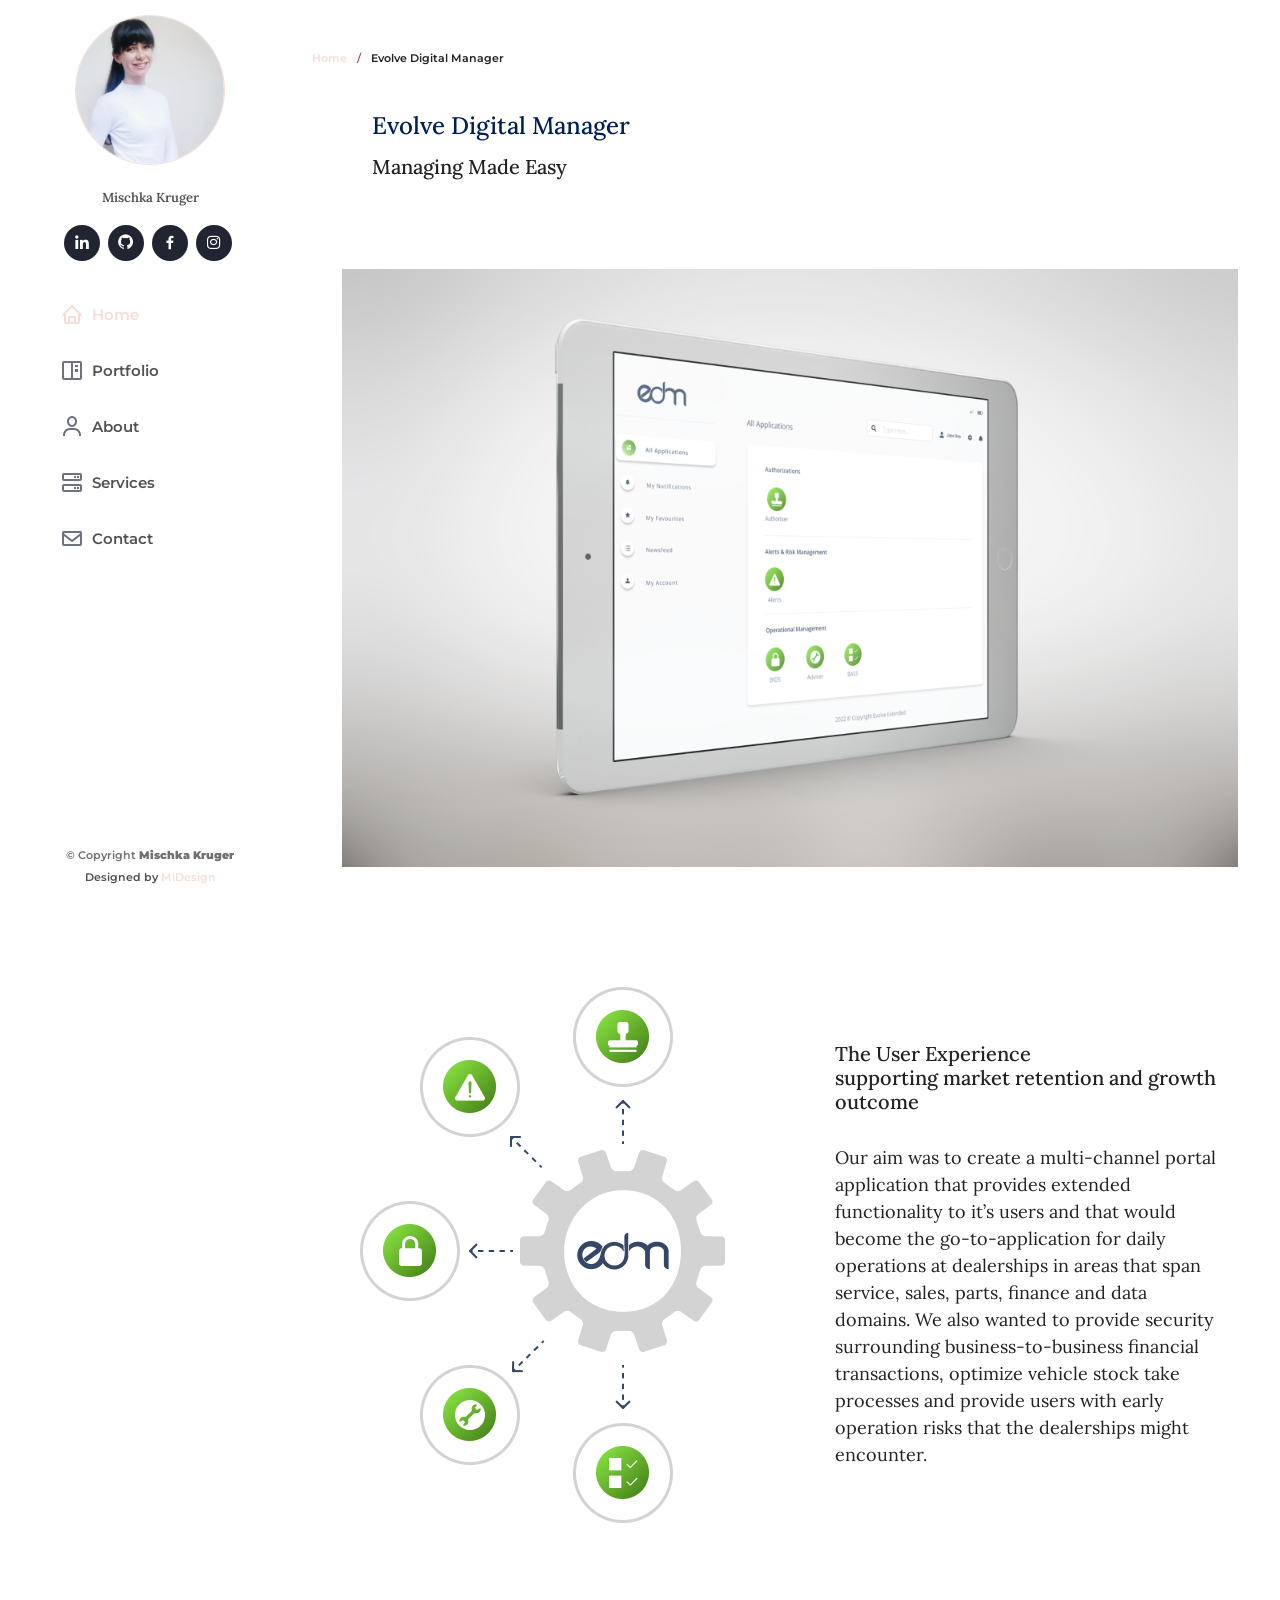
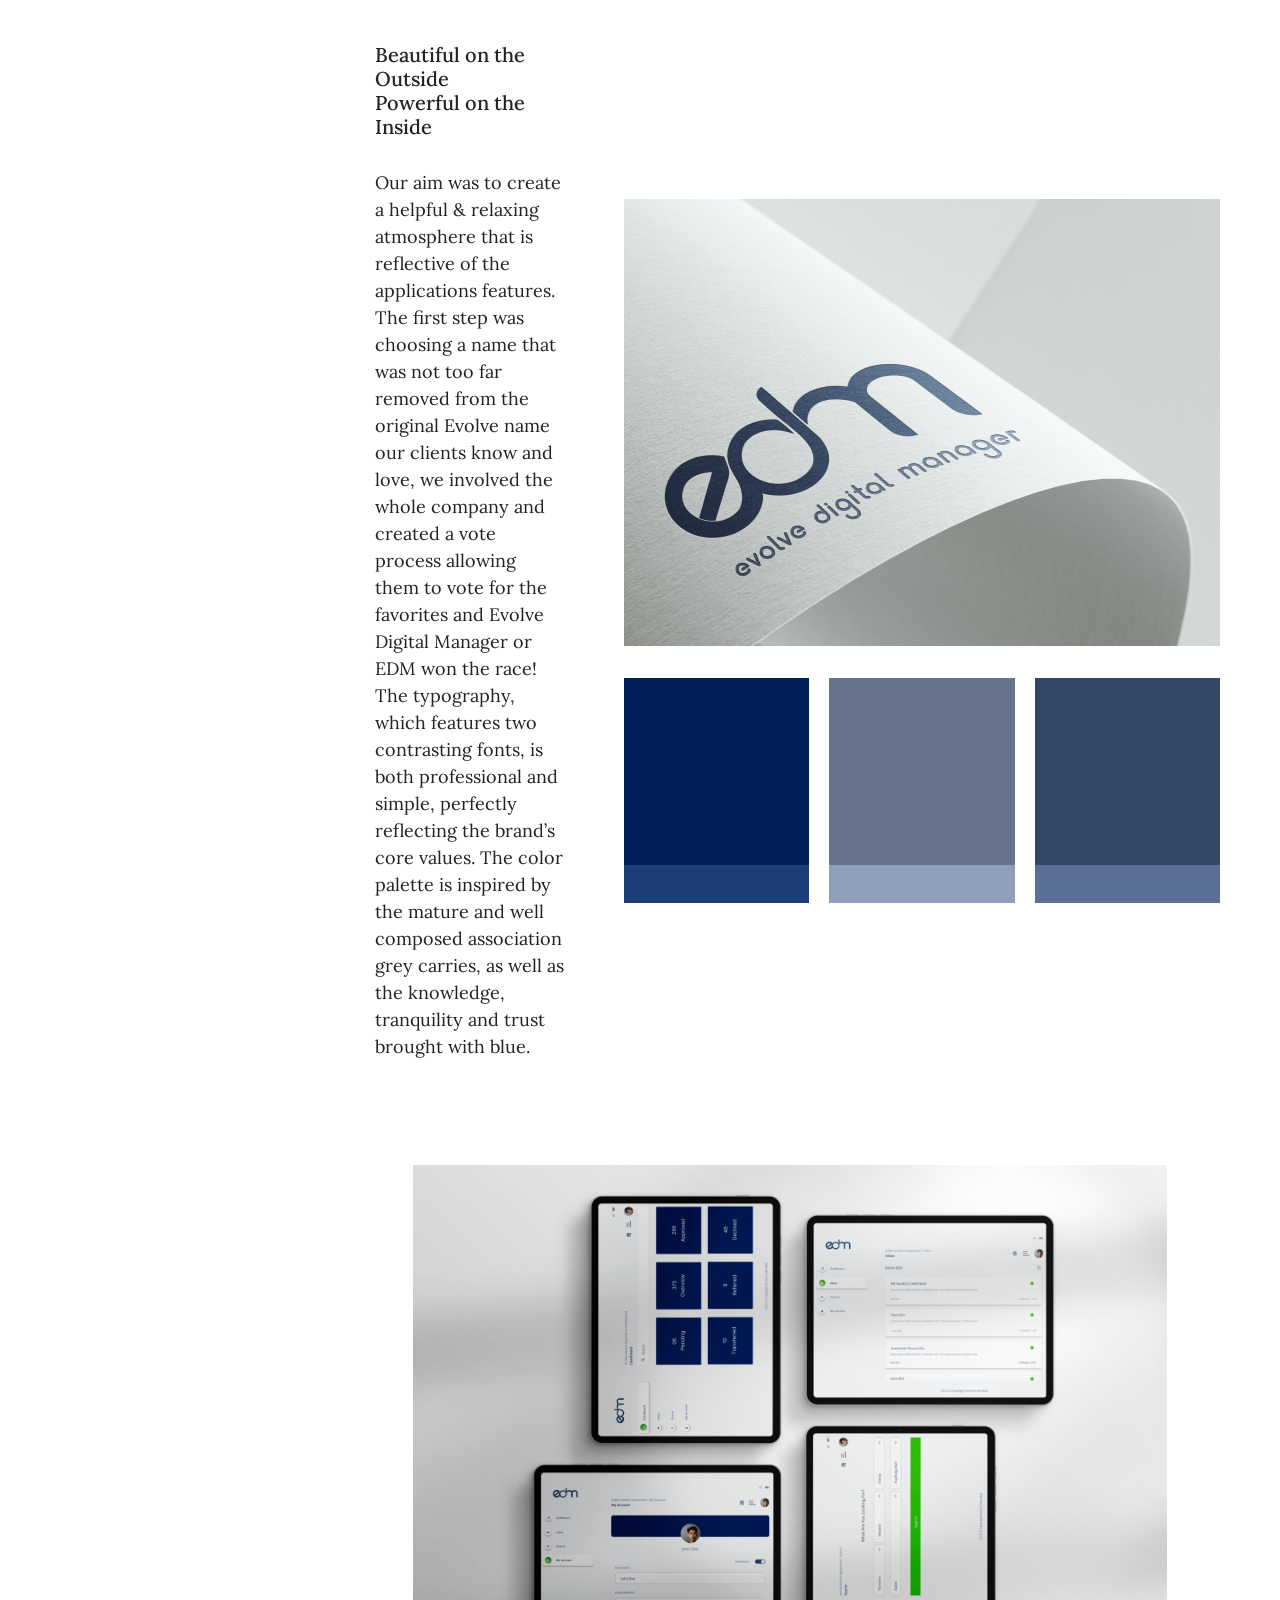
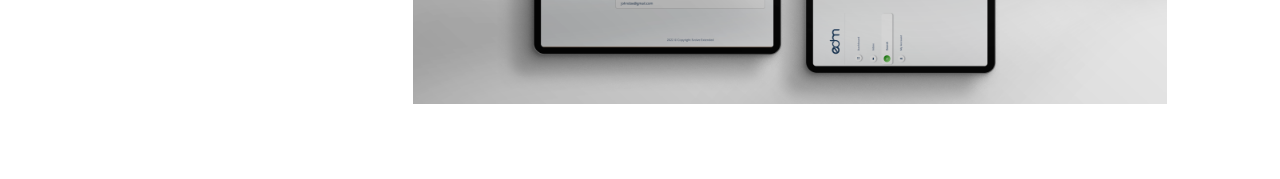
==== portfolio-details-five.html @ 053bad08 "New Test" ====
<!DOCTYPE html>
<html lang="en">

<head>
  <meta charset="utf-8">
  <meta content="width=device-width, initial-scale=1.0" name="viewport">

  <title>Mischka Kruger - UX Design</title>
  <meta content="" name="description">
  <meta content="" name="keywords">

  <!-- Favicons -->
  <link href="assets/img/favicon.png" rel="icon">
  <link href="assets/img/apple-touch-icon.png" rel="apple-touch-icon">

  <!-- Google Fonts -->
  <link href="https://fonts.googleapis.com/css?family=Open+Sans:300,300i,400,400i,600,600i,700,700i|Raleway:300,300i,400,400i,500,500i,600,600i,700,700i|Poppins:300,300i,400,400i,500,500i,600,600i,700,700i" rel="stylesheet">

  <!-- Vendor CSS Files -->
  <link href="assets/vendor/aos/aos.css" rel="stylesheet">
  <link href="assets/vendor/bootstrap/css/bootstrap.min.css" rel="stylesheet">
  <link href="assets/vendor/bootstrap-icons/bootstrap-icons.css" rel="stylesheet">
  <link href="assets/vendor/boxicons/css/boxicons.min.css" rel="stylesheet">
  <link href="assets/vendor/glightbox/css/glightbox.min.css" rel="stylesheet">
  <link href="assets/vendor/swiper/swiper-bundle.min.css" rel="stylesheet">

  <!-- Main CSS File -->
  <link href="assets/css/style.css" rel="stylesheet">

</head>

<body>

  <!-- ======= Mobile nav toggle button ======= -->
  <i class="bi bi-list mobile-nav-toggle d-xl-none"></i>

  <!-- ======= Header ======= -->
  <header id="header">
    <div class="d-flex flex-column">

      <div class="profile">
        <img src="assets/img/profile-img.png" alt=""  class="img-fluid rounded-circle">
        <h1 class="text-light"><a href="index.html">Mischka Kruger</a></h1>
        <div class="social-links mt-3 text-center">
          <a href="https://www.linkedin.com/in/%F0%9D%99%BC%F0%9D%9A%92%F0%9D%9A%9C%F0%9D%9A%8C%F0%9D%9A%91%F0%9D%9A%94%F0%9D%9A%8A-%F0%9D%99%BA%F0%9D%9A%9B%F0%9D%9A%9E%F0%9D%9A%90%F0%9D%9A%8E%F0%9D%9A%9B-25aab91a3/" target="blank" class="linkedin"><i class="bx bxl-linkedin"></i></a>
          <a href="https://github.com/Mischka-Design" target="blank" class="gitHub"><i class="bx bxl-github"></i></a>
          <a href="https://www.facebook.com/mischka.kruger.9/" target="blank" class="facebook"><i class="bx bxl-facebook"></i></a>
          <a href="https://www.instagram.com/mischka_kruger/" target="blank" class="instagram"><i class="bx bxl-instagram"></i></a>
        </div>
      </div>

      <nav id="navbar" class="nav-menu navbar">
        <ul>
          <li><a href="https://mischka-design.github.io/Portfolio/" class="nav-link scrollto active"><i class="bx bx-home"></i> <span>Home</span></a></li>
          <li><a href="#portfolio" class="nav-link scrollto"><i class="bx bx-book-content"></i> <span>Portfolio</span></a></li>
          <li><a href="#about" class="nav-link scrollto"><i class="bx bx-user"></i> <span>About</span></a></li>
         <!--<li><a href="#resume" class="nav-link scrollto"><i class="bx bx-file-blank"></i> <span>Resume</span></a></li>--> 
          <li><a href="#services" class="nav-link scrollto"><i class="bx bx-server"></i> <span>Services</span></a></li>
          <li><a href="#contact" class="nav-link scrollto"><i class="bx bx-envelope"></i> <span>Contact</span></a></li>
        </ul>
      </nav><!-- .nav-menu -->
    </div>
  </header><!-- End Header -->

  <main id="main">

    <!-- ======= Breadcrumbs ======= -->
    <section id="breadcrumbs" class="breadcrumbs">
      <div class="container">

        <div class="d-flex justify-content-between align-items-center">
          <ol>
            <li><a href="index.html">Home</a></li>
            <li>Evolve Digital Manager</li>
          </ol>
        </div>

        <div class="project-heading">
          <h2>Evolve Digital Manager</h2>
          <h4 class="project-sub">Managing Made Easy</h4>
        </div>

      </div>
    </section><!-- End Breadcrumbs -->

<!-- ======= Portfolio Details Section ======= -->
<section id="portfolio-details" class="portfolio-details">
  <div class="container">

    <div class="row gy-4">

      <div class="project-intro-img">
        <div class="portfolio-details- -container">
          <div class="swiper-wrapper align-items-center">

            <div class="swiper-">
              <img src="assets/img/portfolio/edm-platform-1.png" alt="Evolve Digital Manager Project UI">
            </div>

          </div>
        </div>
      </div>


    </div>

  </div>
  <div class="case-study">
    <div class="case-study-details">
      <img src="assets/img/portfolio/edm-2.png" alt="Process Flow">
    </div>
    <div class="case-study-details">
      <h2>The User Experience</br>
        supporting market retention and growth outcome</h2>
      <p>Our aim was to create a multi-channel portal application that provides extended functionality to it’s users and that would become the go-to-application for daily operations at dealerships in areas that span service, sales, parts, finance and data domains. We also wanted to provide security surrounding business-to-business financial transactions, optimize vehicle stock take processes and provide users with early operation risks that the dealerships might encounter. </p>
    </div>
    </div>
  </div>

  <div class="case-study">
    <div class="case-study-details">
      <h2>Beautiful on the Outside</br>
        Powerful on the Inside</h2>
      <p>Our aim was to create a helpful & relaxing atmosphere that is reflective of the applications features. The first step was choosing a name that was not too far removed from the original Evolve name our clients know and love, we involved the whole company and created a vote process allowing them to vote for the favorites and Evolve Digital Manager or EDM won the race!
        The typography, which features two contrasting fonts, is both professional and simple, perfectly reflecting the brand’s core values. The color palette is inspired by the mature and well composed association grey carries, as well as the knowledge, tranquility and trust brought with blue.</p>
    </div>
    <div class="case-study-details">
      <img src="assets/img/portfolio/edm-4.png" alt="EDM Logo">
    </div>
    </div>
      
      <div class="case-images">
        <div class="case-image">
        <img src="assets/img/portfolio/EDM-Mockups.png" alt="EDM Dashboards">
      </div>
    </div>
</section><!-- End Portfolio Details Section --><!-- End Portfolio Details Section -->

  </main><!-- End #main -->

  <!-- ======= Footer ======= -->
  <footer id="footer">
    <div class="container">
      <div class="copyright">
        &copy; Copyright <strong><span>Mischka Kruger</span></strong>
      </div>
      <div class="credits">
 Designed by <a href="https://bootstrapmade.com/">MiDesign</a>
      </div>
    </div>
  </footer><!-- End  Footer -->

  <a href="#" class="back-to-top d-flex align-items-center justify-content-center"><i class="bi bi-arrow-up-short"></i></a>

  <!-- Vendor JS Files -->
  <script src="assets/vendor/aos/aos.js"></script>
  <script src="assets/vendor/bootstrap/js/bootstrap.bundle.min.js"></script>
  <script src="assets/vendor/glightbox/js/glightbox.min.js"></script>
  <script src="assets/vendor/isotope-layout/isotope.pkgd.min.js"></script>
  <script src="assets/vendor/php-email-form/validate.js"></script>
  <script src="assets/vendor/purecounter/purecounter.js"></script>
  <script src="assets/vendor/swiper/swiper-bundle.min.js"></script>
  <script src="assets/vendor/typed.js/typed.min.js"></script>
  <script src="assets/vendor/waypoints/noframework.waypoints.js"></script>

  <!-- Main JS File -->
  <script src="assets/js/main.js"></script>

</body>

</html>
---- assets/css/style.css ----
@import url("https://fonts.googleapis.com/css2?family=Montserrat&display=swap");
@import url("https://fonts.googleapis.com/css2?family=Lora&display=swap");

/*--------------------------------------------------------------
# General
--------------------------------------------------------------*/
body {
  font-family: "Montserrat", sans-serif;
  color: #222;
  font-weight: 600;
}

a {
  color: #f4dfd7;
  text-decoration: none;
}

a:hover {
  color: #f4dfd7;
  text-decoration: none;
}

h1,
h2,
h3,
h4,
h5,
h6 {
  font-family: "Lora", serif;
}

/*--------------------------------------------------------------
# Back to top button
--------------------------------------------------------------*/
.back-to-top {
  position: fixed;
  visibility: hidden;
  opacity: 0;
  right: 15px;
  bottom: 15px;
  z-index: 996;
  background: #f4dfd7;
  width: 40px;
  height: 40px;
  border-radius: 50px;
  transition: all 0.4s;
}

.back-to-top i {
  font-size: 28px;
  color: #fff;
  line-height: 0;
}

.back-to-top:hover {
  background: #ab4b6a;
  color: #fff;
}

.back-to-top.active {
  visibility: visible;
  opacity: 1;
}

/*--------------------------------------------------------------
# Header
--------------------------------------------------------------*/
#header {
  position: fixed;
  top: 0;
  left: 0;
  bottom: 0;
  width: 300px;
  transition: all ease-in-out 0.5s;
  z-index: 9997;
  transition: all 0.5s;
  padding: 0 15px;
  background: #fff;
  overflow-y: auto;
}

#header .profile img {
  margin: 15px auto;
  display: block;
  width: 150px;
  border: 1px solid #f4dfd7;
}

.about-p {
  font-size: 13px;
  font-family: "Lora", serif;
  color: #525252;
  text-align: left;
  margin-bottom: 30px;
}

.about .content ul strong {
  font-size: 14px;
  font-family: "Motserrat", sans-serif;
  color: #000;
}

.about .content ul span {
  font-size: 13px;
  font-family: "Lora", serif;
  color: #525252;
}

#header .profile h1 {
  font-size: 24px;
  margin: 0;
  padding: 0;
  font-weight: 600;
  -moz-text-align-last: center;
  text-align-last: center;
  font-family: "Cinzel", serif;
}

#header .profile h1 a,
#header .profile h1 a:hover {
  color: pink;
  text-decoration: none;
}

#header .profile .social-links a {
  font-size: 18px;
  display: inline-block;
  background: #212431;
  color: #fff;
  line-height: 1;
  padding: 8px 0;
  margin-right: 4px;
  border-radius: 50%;
  text-align: center;
  width: 36px;
  height: 36px;
  transition: 0.3s;
}

#header .profile .social-links a:hover {
  background: #ab4b6a;
  color: #fff;
  text-decoration: none;
}

#main {
  margin-left: 300px;
}

#main-emmi {
  margin-left: 300px;
}

@media (max-width: 1199px) {
  #header {
    left: -300px;
  }
  #main {
    margin-left: 0;
  }
  #main-emmi {
    margin-left: 0;
  }
}

/*--------------------------------------------------------------
# Navigation Menu
--------------------------------------------------------------*/
/* Desktop Navigation */
.nav-menu {
  padding: 30px 0 0 30px;
}

.nav-menu * {
  margin: 0;
  padding: 0;
  list-style: none;
}

.nav-menu > ul > li {
  position: relative;
  white-space: nowrap;
}

.nav-menu a,
.nav-menu a:focus {
  display: flex;
  align-items: center;
  color: #525252;
  padding: 12px 15px;
  margin-bottom: 8px;
  transition: 0.3s;
  font-size: 15px;
}

.nav-menu a i,
.nav-menu a:focus i {
  font-size: 24px;
  padding-right: 8px;
  color: #6f7180;
}

.nav-menu a:hover,
.nav-menu .active,
.nav-menu .active:focus,
.nav-menu li:hover > a {
  text-decoration: none;
  color: #f4dfd7;
}

.nav-menu a:hover i,
.nav-menu .active i,
.nav-menu .active:focus i,
.nav-menu li:hover > a i {
  color: #f4dfd7;
}

/* Mobile Navigation */
.mobile-nav-toggle {
  position: fixed;
  right: 15px;
  top: 15px;
  z-index: 9998;
  border: 0;
  font-size: 24px;
  transition: all 0.4s;
  outline: none !important;
  background-color: #f4dfd7;
  color: #fff;
  width: 40px;
  height: 40px;
  display: inline-flex;
  align-items: center;
  justify-content: center;
  line-height: 0;
  border-radius: 50px;
  cursor: pointer;
}

.mobile-nav-active {
  overflow: hidden;
}

.mobile-nav-active #header {
  left: 0;
}

/*--------------------------------------------------------------
# Hero Section
--------------------------------------------------------------*/
#hero {
  width: 100%;
  height: 100vh;
  background: url("../img/hero-bg.png") top center;
  background-size: cover;
}

#hero:before {
  content: "";
  position: absolute;
  bottom: 0;
  top: 0;
  left: 0;
  right: 0;
  z-index: 1;
}

.container .row {
  align-items: center;
}

#hero .hero-container {
  position: relative;
  z-index: 2;
  min-width: 300px;
}

#hero h1 {
  margin: 0 0 10px 0;
  font-size: 64px;
  font-weight: 700;
  line-height: 56px;
  color: #fff;
}
#header .profile h1 a {
  color: #525252 !important;
  font-size: 13px;
  font-family: "Lora", serif;
}

#hero p {
  color: #525252;
  margin-bottom: 50px;
  font-size: 26px;
  font-family: "Lora", serif;
}

#hero p span {
  color: #525252;
  font-family: "Lora", serif;
  padding-bottom: 4px;
  letter-spacing: 1px;
  border-bottom: 3px solid #f4dfd7;
}

@media (min-width: 1024px) {
  #hero {
    background-attachment: fixed;
  }
}
@media (max-width: 768px) {
  .case-study {
    flex-direction: column;
  }
}
@media (max-width: 768px) {
  #hero h1 {
    font-size: 28px;
    line-height: 36px;
  }
  #hero h2 {
    font-size: 18px;
    line-height: 24px;
    margin-bottom: 30px;
  }
  #hero {
    background: url(../img/hero-bg.jpg) top right;
  }
}

/*--------------------------------------------------------------
# Sections General
--------------------------------------------------------------*/
section {
  padding: 60px 0;
  overflow: hidden;
}

#main-emmi {
  background-color: #222;
}

.section-bg {
  background: #ffffff;
}

.section-title {
  padding-bottom: 30px;
}

.section-title h2 {
  font-size: 24px;
  font-weight: bold;
  margin-bottom: 20px;
  padding-bottom: 20px;
  font-family: "Lora", serif;
  position: relative;
  color: #525252;
}

.section-title h2::after {
  content: "";
  position: absolute;
  display: block;
  width: 50px;
  height: 3px;
  background: #f4dfd7;
  bottom: 0;
  left: 0;
}

.section-title p {
  margin-bottom: 0;
  font-family: "Lora", serif;
  color: #525252;
}

.dwa-goals {
  display: flex;
  flex-direction: row;
  justify-content: space-evenly;
}

.dwa-goals img {
  flex: 1;
  padding: 10px;
  width: 80%;
}

@media (max-width: 768px) {
  .dwa-goals {
    flex-direction: column;
  }
}

@media (max-width: 768px) {
  #hero {
    width: 100%;
    height: 100vh;
    background: url(../img/hero-bg-mobile.png) center !important;
    background-size: contain !important;
    background-repeat: no-repeat !important;
  }
}

.principles img {
  width: 100% !important;
}

clientRel img {
  width: 100%;
}

/*--------------------------------------------------------------
# About
--------------------------------------------------------------*/
.about .content h3 {
  font-weight: 700;
  font-size: 26px;
  color: #ab4b6a;
  margin: 15px 0px 15px 0px;
}

.about .content ul {
  list-style: none;
  padding: 0;
}

.about .content ul li {
  margin-bottom: 20px;
  display: flex;
  align-items: center;
}

.about .content ul strong {
  margin-right: 10px;
}

.about .content ul i {
  font-size: 16px;
  margin-right: 5px;
  color: #f4dfd7;
  line-height: 0;
}

.about .content p:last-child {
  margin-bottom: 0;
}

/*--------------------------------------------------------------
# Facts
--------------------------------------------------------------*/
.facts {
  padding-bottom: 30px;
}

.facts .count-box {
  padding: 30px;
  width: 100%;
}

.facts .count-box i {
  display: block;
  font-size: 44px;
  color: #f4dfd7;
  float: left;
  line-height: 0;
}

.facts .count-box span {
  font-size: 48px;
  line-height: 40px;
  display: block;
  font-weight: 700;
  color: #525252;
  margin-left: 60px;
  font-family: "Lora", serif;
}

.facts .count-box p {
  padding: 15px 0 0 0;
  margin: 0 0 0 60px;
  font-family: "Montserrat", sans-serif;
  font-size: 14px;
  color: #707070;
}

.facts .count-box a {
  font-weight: 600;
  display: block;
  margin-top: 20px;
  color: #f4dfd7;
  font-size: 15px;
  font-family: "Poppins", sans-serif;
  transition: ease-in-out 0.3s;
}

.facts .count-box a:hover {
  color: #ab4b6a;
}

/*--------------------------------------------------------------
# Akills
--------------------------------------------------------------*/
.skills .progress {
  height: 60px;
  display: block;
  background: none;
  border-radius: 0;
}

.skills .progress .skill {
  padding: 0;
  margin: 0 0 6px 0;
  text-transform: uppercase;
  display: block;
  font-weight: 600;
  font-family: "Montserrat", sans-serif;
  color: #525252;
}

.skills .progress .skill .val {
  float: right;
  font-style: normal;
}

.skills .progress-bar-wrap {
  background: #dce8f8;
  height: 10px;
}

.skills .progress-bar {
  width: 1px;
  height: 10px;
  transition: 0.9s;
  background-color: #f4dfd7;
}

.quote {
  font-size: 14px;
  font-family: "Montserrat", sans-serif;
  color: #000;
  font-weight: bold;
}

/*--------------------------------------------------------------
# Resume
--------------------------------------------------------------*/
.resume .resume-title {
  font-size: 26px;
  font-weight: 700;
  margin-top: 20px;
  margin-bottom: 20px;
  color: #050d18;
}

.resume .resume-item {
  padding: 0 0 20px 20px;
  margin-top: -2px;
  border-left: 2px solid #ab4b6a;
  position: relative;
}

.resume .resume-item h4 {
  line-height: 18px;
  font-size: 18px;
  font-weight: 600;
  text-transform: uppercase;
  font-family: "Poppins", sans-serif;
  color: #050d18;
  margin-bottom: 10px;
}

.resume .resume-item h5 {
  font-size: 16px;
  background: #e4edf9;
  padding: 5px 15px;
  display: inline-block;
  font-weight: 600;
  margin-bottom: 10px;
}

.resume .resume-item ul {
  padding-left: 20px;
}

.resume .resume-item ul li {
  padding-bottom: 10px;
}

.resume .resume-item:last-child {
  padding-bottom: 0;
}

.resume .resume-item::before {
  content: "";
  position: absolute;
  width: 16px;
  height: 16px;
  border-radius: 50px;
  left: -9px;
  top: 0;
  background: #fff;
  border: 2px solid #ab4b6a;
}

/*--------------------------------------------------------------
# Portfolio
--------------------------------------------------------------*/
.portfolio .portfolio-item {
  margin-bottom: 30px;
}

.portfolio #portfolio-flters {
  padding: 0;
  margin: 0 auto 35px auto;
  list-style: none;
  text-align: center;
  background: #fff;
  border-radius: 50px;
  padding: 2px 15px;
}

.portfolio #portfolio-flters li {
  cursor: pointer;
  display: inline-block;
  padding: 10px 15px 8px 15px;
  font-size: 14px;
  font-weight: 600;
  line-height: 1;
  text-transform: uppercase;
  color: #272829;
  margin-bottom: 5px;
  transition: all 0.3s ease-in-out;
}

.portfolio #portfolio-flters li:hover,
.portfolio #portfolio-flters li.filter-active {
  color: #f4dfd7;
}

.portfolio #portfolio-flters li:last-child {
  margin-right: 0;
}

.portfolio .portfolio-wrap {
  transition: 0.3s;
  position: relative;
  overflow: hidden;
  z-index: 1;
}

.portfolio .portfolio-wrap::before {
  content: "";
  background: rgba(255, 255, 255, 0.5);
  position: absolute;
  left: 0;
  right: 0;
  top: 0;
  bottom: 0;
  transition: all ease-in-out 0.3s;
  z-index: 2;
  opacity: 0;
}

.portfolio .portfolio-wrap .portfolio-links {
  opacity: 1;
  left: 0;
  right: 0;
  bottom: -60px;
  z-index: 3;
  position: absolute;
  transition: all ease-in-out 0.3s;
  display: flex;
  justify-content: center;
}

.portfolio .portfolio-wrap .portfolio-links a {
  color: #525252;
  font-size: 28px;
  text-align: center;
  background: #f4dfd7;
  transition: 0.3s;
  width: 50%;
}

.portfolio .portfolio-wrap .portfolio-links a:hover {
  background: #f4dfd7;
}

.portfolio .portfolio-wrap .portfolio-links a + a {
  border-left: 1px solid #f4dfd7;
}

.portfolio .portfolio-wrap:hover::before {
  top: 0;
  left: 0;
  right: 0;
  bottom: 0;
  opacity: 1;
}

.portfolio .portfolio-wrap:hover .portfolio-links {
  opacity: 1;
  bottom: 0;
}

/*--------------------------------------------------------------
# Portfolio Details
--------------------------------------------------------------*/
.portfolio-details {
  padding-top: 40px;
}

.portfolio-details .portfolio-details-slider img {
  width: 100%;
}

.portfolio-details .portfolio-details-slider .swiper-pagination {
  margin-top: 20px;
  position: relative;
}

.portfolio-details
  .portfolio-details-slider
  .swiper-pagination
  .swiper-pagination-bullet {
  width: 12px;
  height: 12px;
  background-color: #fff;
  opacity: 1;
  border: 1px solid #ab4b6a;
}

.portfolio-details
  .portfolio-details-slider
  .swiper-pagination
  .swiper-pagination-bullet-active {
  background-color: #ab4b6a;
}

.portfolio-details .portfolio-info {
  padding: 30px;
  box-shadow: 0px 0 30px rgba(5, 13, 24, 0.08);
}

.portfolio-details .portfolio-info h3 {
  font-size: 22px;
  font-weight: 700;
  margin-bottom: 20px;
  padding-bottom: 20px;
  border-bottom: 1px solid #eee;
}

.portfolio-details .portfolio-info ul {
  list-style: none;
  padding: 0;
  font-size: 15px;
}

.portfolio-details .portfolio-info ul li + li {
  margin-top: 10px;
}

.portfolio-details .portfolio-description {
  padding-top: 30px;
  padding-left: 15px;
}

.portfolio-details .portfolio-description h2 {
  font-size: 24px;
  margin-bottom: 20px;
  text-decoration: underline;
  text-decoration-color: #ab4b6a;
}

.portfolio-details .portfolio-description p {
  padding: 15px;
}

/*New Details Section*/

.case-study {
  display: flex;
  margin: 60px 30px;
  align-items: center;
}
.case-study-details {
  margin: 15px;
  padding: 15px;
  flex: 1;
}

@media (max-width: 768px) {
  .case-study-details img {
    width: 100% !important;
    padding: 15px;
  }
}

.case-image {
  text-align: center;
}

.swiper- {
  margin: 30px;
}

@media (max-width: 768px) {
  .swiper- {
    margin: 5px !important;
  }
}

.swiper- img {
  width: 100%;
}

.glightbox-clean .gslide-title {
  font-size: 16px;
  font-weight: normal;
  font-family: "Lora", serif;
  color: #525252;
  margin-bottom: 19px;
  line-height: 1.4em;
}

.case-image img {
  width: 80%;
  padding: 15px;
}

@media (max-width: 768px) {
  .case-image img {
    width: 100% !important;
  }
}

#main-emmi .breadcrumbs {
  background: #222 !important;
}

#main-emmi .breadcrumbs h2 {
  color: #fff !important;
}

#main-emmi .breadcrumbs ol li {
  color: #fff;
}

#main-emmi {
  color: #fff !important;
}

.breadcrumbs {
  background: #fff !important;
}

.breadcrumbs h2 {
  font-size: 24px;
  font-family: "Lora", serif;
  color: #001f56;
  margin: 15px 60px;
}

.project-sub {
  margin: 0px 60px;
  font-size: 20px !important;
}

.case-study-details h2 {
  margin: 0 0 30px 15px;
  font-size: 20px !important;
}

@media (max-width: 768px) {
  .case-study-details {
    margin: 0px !important;
    padding: 0px !important;
  }
}

@media (max-width: 768px) {
  .breadcrumbs h2 {
    margin: 15px !important;
  }
  .project-sub {
    margin: 15px !important;
  }
}

.case-study-details p {
  margin: 0 0 0px 15px;
  font-size: 18px;
  font-family: "Lora", serif;
  font-weight: normal;
}

/*--------------------------------------------------------------
# Services
--------------------------------------------------------------*/
.services .icon-box {
  margin-bottom: 20px;
}

.services .icon {
  float: left;
  display: flex;
  align-items: center;
  justify-content: center;
  width: 54px;
  height: 54px;
  background: #ab4b6a;
  border-radius: 50%;
  transition: 0.5s;
  border: 1px solid #ab4b6a;
}

.services .icon i {
  color: #fff;
  font-size: 24px;
  line-height: 0;
}

.services .icon-box:hover .icon {
  background: #fff;
}

.services .icon-box:hover .icon i {
  color: #ab4b6a;
}

.services .title {
  margin-left: 80px;
  font-weight: 700;
  margin-bottom: 15px;
  font-size: 18px;
}

.services .title a {
  color: #343a40;
}

.services .title a:hover {
  color: #ab4b6a;
}

.services .description {
  margin-left: 80px;
  line-height: 24px;
  font-size: 14px;
}

/*--------------------------------------------------------------
# Testimonials
--------------------------------------------------------------*/
.testimonials .testimonial-item {
  box-sizing: content-box;
  text-align: center;
  min-height: 320px;
}

.testimonials .testimonial-item .testimonial-img {
  width: 90px;
  border-radius: 50%;
  margin: 0 auto;
}

.testimonials .testimonial-item h3 {
  font-size: 18px;
  font-weight: bold;
  margin: 10px 0 5px 0;
  color: #525252;
  font-family: "Montserrat", sans-serif;
}

.testimonials .testimonial-item h4 {
  font-size: 14px;
  color: #525252;
  font-family: "Montserrat", sans-serif;
  margin: 0;
}

.testimonials .testimonial-item .quote-icon-left,
.testimonials .testimonial-item .quote-icon-right {
  color: #f4dfd7;
  font-size: 26px;
}

.testimonials .testimonial-item .quote-icon-left {
  display: inline-block;
  left: -5px;
  position: relative;
}

.testimonials .testimonial-item .quote-icon-right {
  display: inline-block;
  right: -5px;
  position: relative;
  top: 10px;
}

.testimonials .testimonial-item p {
  font-family: "Lora", serif;
  color: #525252;
  font-size: 14px;
  margin: 0 15px 15px 15px;
  padding: 20px;
  background: #fff;
  position: relative;
  margin-bottom: 35px;
  border-radius: 6px;
  box-shadow: 0px 2px 15px rgba(0, 0, 0, 0.1);
}

.testimonials .testimonial-item p::after {
  content: "";
  width: 0;
  height: 0;
  border-top: 20px solid #fff;
  border-right: 20px solid transparent;
  border-left: 20px solid transparent;
  position: absolute;
  bottom: -20px;
  left: calc(50% - 20px);
}

.testimonials .swiper-pagination {
  margin-top: 20px;
  position: relative;
}

.testimonials .swiper-pagination .swiper-pagination-bullet {
  width: 12px;
  height: 12px;
  background-color: #fff;
  opacity: 1;
  border: 1px solid #ab4b6a;
}

.testimonials .swiper-pagination .swiper-pagination-bullet-active {
  background-color: #ab4b6a;
}

/*--------------------------------------------------------------
# Contact
--------------------------------------------------------------*/
.contact {
  padding-bottom: 130px;
}

.contact .info {
  padding: 30px;
  width: 100%;
}

.contact .info i {
  font-size: 20px;
  color: #525252;
  float: left;
  width: 44px;
  height: 44px;
  background: #f4f4f4;
  display: flex;
  justify-content: center;
  align-items: center;
  border-radius: 50px;
  transition: all 0.3s ease-in-out;
}

.contact .info h4 {
  padding: 0 0 0 60px;
  font-size: 22px;
  font-weight: 600;
  margin-bottom: 5px;
  color: #050d18;
}

.contact .info p {
  padding: 0 0 10px 60px;
  margin-bottom: 20px;
  font-size: 14px;
  color: #525252;
  font-family: "Montserrat", sans-serif;
}

.contact .info .email p {
  padding-top: 5px;
}

.contact .info .social-links {
  padding-left: 60px;
}

.contact .info .social-links a {
  font-size: 18px;
  display: inline-block;
  background: #333;
  color: #fff;
  line-height: 1;
  padding: 8px 0;
  border-radius: 50%;
  text-align: center;
  width: 36px;
  height: 36px;
  transition: 0.3s;
  margin-right: 10px;
}

.contact .info .social-links a:hover {
  background: #f4dfd7;
  color: #fff;
}
main-logo .contact .info .email:hover i,
.contact .info .address:hover i,
.contact .info .phone:hover i {
  background: #f4dfd7;
  color: #fff;
}

.main-logo-img {
  max-width: 350px;
}

.contact .php-email-form {
  width: 100%;
  padding: 30px;
  background: #fff;
  box-shadow: 0 0 24px 0 rgba(0, 0, 0, 0.12);
}

.contact .php-email-form .form-group {
  padding-bottom: 8px;
}

.contact .php-email-form .validate {
  display: none;
  color: red;
  margin: 0 0 15px 0;
  font-weight: 400;
  font-size: 13px;
}

.contact .php-email-form .error-message {
  display: none;
  color: #fff;
  background: #ed3c0d;
  text-align: left;
  padding: 15px;
  font-weight: 600;
}

.contact .php-email-form .error-message br + br {
  margin-top: 25px;
}

.contact .php-email-form .sent-message {
  display: none;
  color: #fff;
  background: #18d26e;
  text-align: center;
  padding: 15px;
  font-weight: 600;
}

.contact .php-email-form .loading {
  display: none;
  background: #fff;
  text-align: center;
  padding: 15px;
}

.contact .php-email-form .loading:before {
  content: "";
  display: inline-block;
  border-radius: 50%;
  width: 24px;
  height: 24px;
  margin: 0 10px -6px 0;
  border: 3px solid #18d26e;
  border-top-color: #eee;
  -webkit-animation: animate-loading 1s linear infinite;
  animation: animate-loading 1s linear infinite;
}

.contact .php-email-form .form-group {
  margin-bottom: 15px;
}

.contact .php-email-form label {
  padding-bottom: 8px;
}

.contact .php-email-form input,
.contact .php-email-form textarea {
  border-radius: 0;
  box-shadow: none;
  font-size: 14px;
}

.contact .php-email-form input {
  height: 44px;
}

.contact .php-email-form textarea {
  padding: 10px 15px;
}

.contact .php-email-form button[type="submit"] {
  background: #ab4b6a;
  border: 0;
  padding: 10px 24px;
  color: #fff;
  transition: 0.4s;
  border-radius: 4px;
}

.contact .php-email-form button[type="submit"]:hover {
  background: #ab4b6a;
}

@-webkit-keyframes animate-loading {
  0% {
    transform: rotate(0deg);
  }
  100% {
    transform: rotate(360deg);
  }
}

@keyframes animate-loading {
  0% {
    transform: rotate(0deg);
  }
  100% {
    transform: rotate(360deg);
  }
}

/*--------------------------------------------------------------
# Breadcrumbs
--------------------------------------------------------------*/
.breadcrumbs {
  padding: 20px 0;
  background: #f9f9f9;
}

.breadcrumbs h2 {
  font-size: 24px;
}

.breadcrumbs ol {
  display: flex;
  flex-wrap: wrap;
  list-style: none;
  padding: 0;
  margin: 30px 0;
  font-size: 11px;
}

.breadcrumbs ol li + li {
  padding-left: 10px;
}

.breadcrumbs ol li + li::before {
  display: inline-block;
  padding-right: 10px;
  color: #ab4b6a;
  content: "/";
}

@media (max-width: 768px) {
  .main-logo-img {
    max-width: 300px !important;
  }
}

@media (max-width: 768px) {
  .breadcrumbs .d-flex {
    display: block !important;
  }
  .breadcrumbs ol {
    display: block;
  }
  .breadcrumbs ol li {
    display: inline-block;
  }
}

.mood-board {
  width: 50% !important;
}

@media (max-width: 768px) {
  .mood-board {
    width: 100%;
  }
}

/*--------------------------------------------------------------
# Footer
--------------------------------------------------------------*/
#footer {
  padding: 15px;
  color: #707070;
  font-size: 14px;
  position: fixed;
  left: 0;
  bottom: 0;
  width: 300px;
  z-index: 9999;
  background: #fff;
}

#footer .copyright {
  text-align: center;
  font-size: 11px;
  color: #707070;
}

#footer .credits {
  padding-top: 5px;
  text-align: center;
  font-size: 11px;
  color: #525252;
}

@media (max-width: 1199px) {
  #footer {
    position: static;
    width: auto;
    padding-right: 20px 15px;
  }
}
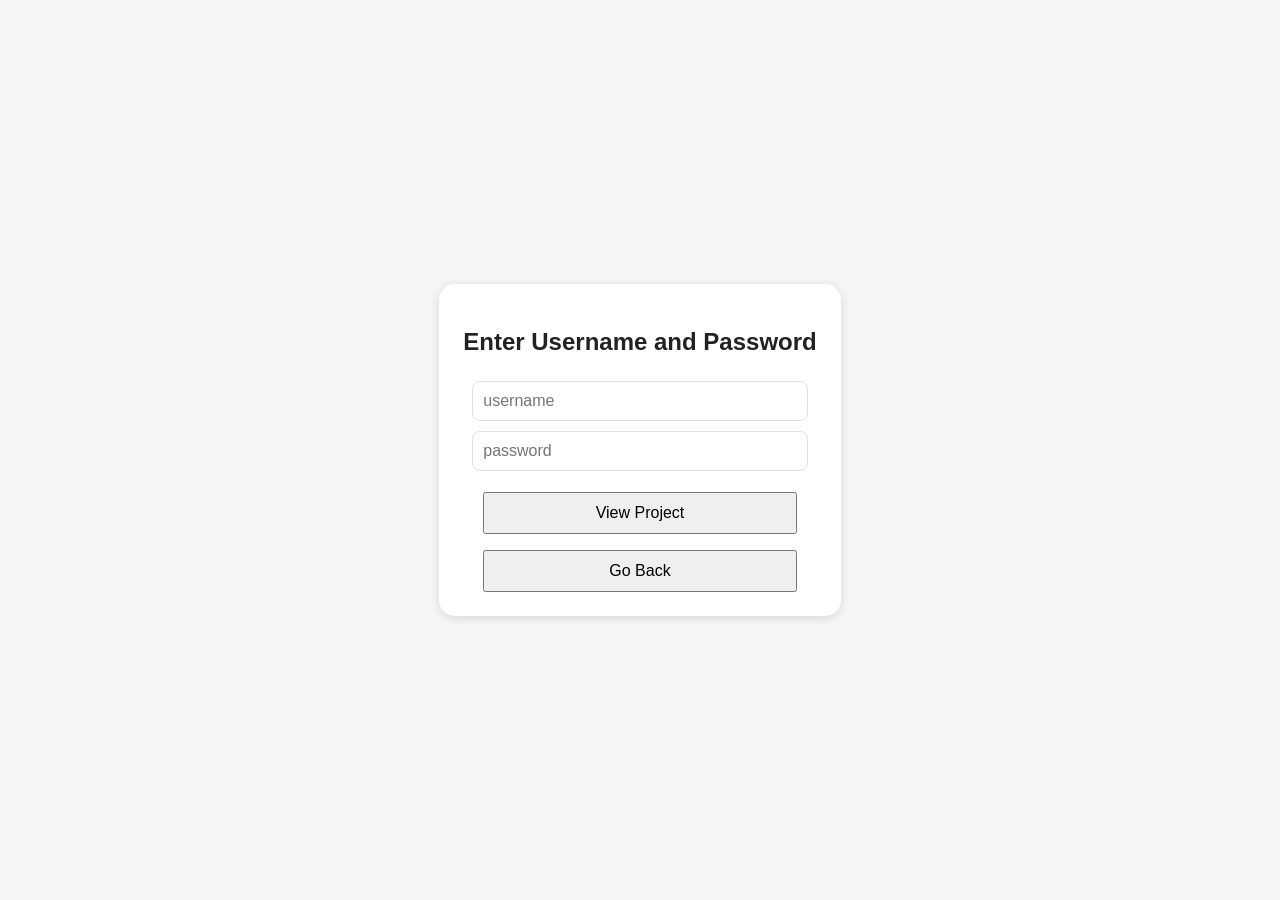
==== commit 9340f7a3: "new projects and updates with passwords" ====
--- a/portfolio-details-five.html
+++ b/portfolio-details-five.html
@@ -5,7 +5,7 @@
   <meta charset="utf-8">
   <meta content="width=device-width, initial-scale=1.0" name="viewport">
 
-  <title>Mischka Kruger - UX Design</title>
+  <title>Mischka Wolmarans - UXD Engineer</title>
   <meta content="" name="description">
   <meta content="" name="keywords">
 
@@ -27,6 +27,13 @@
   <!-- Main CSS File -->
   <link href="assets/css/style.css" rel="stylesheet">
 
+    <!--Main Script Protected Page-->
+    <script>
+      if (!sessionStorage.getItem('authenticated')){
+        window.location.href = "protected_page.html?redirect=portfolio-details-five.html";
+      }
+    </script>
+
 </head>
 
 <body>
@@ -39,15 +46,17 @@
     <div class="d-flex flex-column">
 
       <div class="profile">
-        <img src="assets/img/profile-img.png" alt=""  class="img-fluid rounded-circle">
-        <h1 class="text-light"><a href="index.html">Mischka Kruger</a></h1>
+        <img src="assets/img/profile-img.jpg" alt=""  class="img-fluid rounded-circle">
+        <h1 class="text-light"><a href="index.html">UXD Engineer</a></h1>
         <div class="social-links mt-3 text-center">
           <a href="https://www.linkedin.com/in/%F0%9D%99%BC%F0%9D%9A%92%F0%9D%9A%9C%F0%9D%9A%8C%F0%9D%9A%91%F0%9D%9A%94%F0%9D%9A%8A-%F0%9D%99%BA%F0%9D%9A%9B%F0%9D%9A%9E%F0%9D%9A%90%F0%9D%9A%8E%F0%9D%9A%9B-25aab91a3/" target="blank" class="linkedin"><i class="bx bxl-linkedin"></i></a>
-          <a href="https://github.com/Mischka-Design" target="blank" class="gitHub"><i class="bx bxl-github"></i></a>
-          <a href="https://www.facebook.com/mischka.kruger.9/" target="blank" class="facebook"><i class="bx bxl-facebook"></i></a>
+          <a href="https://github.com/Mischka-Design" target="blank" class="behance"><i class="bx bxl-behance"></i></a>
+          <a href="https://www.instagram.com/mischka_kruger/" target="blank" class="medium"><i class="bx bxl-medium"></i></a>
+          <a href="https://www.facebook.com/mischka.kruger.9/" target="blank" class="youtube"><i class="bx bxl-youtube"></i></a>
           <a href="https://www.instagram.com/mischka_kruger/" target="blank" class="instagram"><i class="bx bxl-instagram"></i></a>
         </div>
       </div>
+
 
       <nav id="navbar" class="nav-menu navbar">
         <ul>
@@ -71,20 +80,15 @@
         <div class="d-flex justify-content-between align-items-center">
           <ol>
             <li><a href="index.html">Home</a></li>
-            <li>Evolve Digital Manager</li>
+            <li>Volkswagen Connected Vehicle App</li>
           </ol>
-        </div>
-
-        <div class="project-heading">
-          <h2>Evolve Digital Manager</h2>
-          <h4 class="project-sub">Managing Made Easy</h4>
         </div>
 
       </div>
     </section><!-- End Breadcrumbs -->
 
 <!-- ======= Portfolio Details Section ======= -->
-<section id="portfolio-details" class="portfolio-details">
+<section id="portfolio-details-main" class="portfolio-details">
   <div class="container">
 
     <div class="row gy-4">
@@ -94,44 +98,35 @@
           <div class="swiper-wrapper align-items-center">
 
             <div class="swiper-">
-              <img src="assets/img/portfolio/edm-platform-1.png" alt="Evolve Digital Manager Project UI">
+              <img src="assets/img/portfolio/vw1.png" alt="Volkswagen Case Study">
+              <img src="assets/img/portfolio/vw2.png" alt="Volkswagen Case Study">
+              <img src="assets/img/portfolio/vw3.png" alt="Volkswagen Case Study">
+              <img src="assets/img/portfolio/vw4.png" alt="Volkswagen Case Study">
+              <img src="assets/img/portfolio/vw5.png" alt="Volkswagen Case Study">
+              <img src="assets/img/portfolio/vw6.png" alt="Volkswagen Case Study">
+              <img src="assets/img/portfolio/vw7.png" alt="Volkswagen Case Study">
+              <img src="assets/img/portfolio/vw8.png" alt="Volkswagen Case Study">
+              <img src="assets/img/portfolio/vw9.png" alt="Volkswagen Case Study">
+              <img src="assets/img/portfolio/vw10.png" alt="Volkswagen Case Study">
+              <img src="assets/img/portfolio/vw11.png" alt="Volkswagen Case Study">
+              <img src="assets/img/portfolio/vw12.png" alt="Volkswagen Case Study">
+              <img src="assets/img/portfolio/vw13.png" alt="Volkswagen Case Study">
+              <img src="assets/img/portfolio/vw14.png" alt="Volkswagen Case Study">
+              <img src="assets/img/portfolio/vw15.png" alt="Volkswagen Case Study">
+              <img src="assets/img/portfolio/vw16.png" alt="Volkswagen Case Study">
+              <img src="assets/img/portfolio/vw17.png" alt="Volkswagen Case Study">
+              <img src="assets/img/portfolio/vw18.png" alt="Volkswagen Case Study">
+              <img src="assets/img/portfolio/vw19.png" alt="Volkswagen Case Study">
+              <img src="assets/img/portfolio/vw20.png" alt="Volkswagen Case Study">
+              <img src="assets/img/portfolio/vw21.png" alt="Volkswagen Case Study">
+              <img src="assets/img/portfolio/vw22.png" alt="Volkswagen Case Study">
+              <img src="assets/img/portfolio/vw23.png" alt="Volkswagen Case Study">
+              <img src="assets/img/portfolio/vw24.png" alt="Volkswagen Case Study">
+              <img src="assets/img/portfolio/vw25.png" alt="Volkswagen Case Study">
             </div>
 
           </div>
         </div>
-      </div>
-
-
-    </div>
-
-  </div>
-  <div class="case-study">
-    <div class="case-study-details">
-      <img src="assets/img/portfolio/edm-2.png" alt="Process Flow">
-    </div>
-    <div class="case-study-details">
-      <h2>The User Experience</br>
-        supporting market retention and growth outcome</h2>
-      <p>Our aim was to create a multi-channel portal application that provides extended functionality to it’s users and that would become the go-to-application for daily operations at dealerships in areas that span service, sales, parts, finance and data domains. We also wanted to provide security surrounding business-to-business financial transactions, optimize vehicle stock take processes and provide users with early operation risks that the dealerships might encounter. </p>
-    </div>
-    </div>
-  </div>
-
-  <div class="case-study">
-    <div class="case-study-details">
-      <h2>Beautiful on the Outside</br>
-        Powerful on the Inside</h2>
-      <p>Our aim was to create a helpful & relaxing atmosphere that is reflective of the applications features. The first step was choosing a name that was not too far removed from the original Evolve name our clients know and love, we involved the whole company and created a vote process allowing them to vote for the favorites and Evolve Digital Manager or EDM won the race!
-        The typography, which features two contrasting fonts, is both professional and simple, perfectly reflecting the brand’s core values. The color palette is inspired by the mature and well composed association grey carries, as well as the knowledge, tranquility and trust brought with blue.</p>
-    </div>
-    <div class="case-study-details">
-      <img src="assets/img/portfolio/edm-4.png" alt="EDM Logo">
-    </div>
-    </div>
-      
-      <div class="case-images">
-        <div class="case-image">
-        <img src="assets/img/portfolio/EDM-Mockups.png" alt="EDM Dashboards">
       </div>
     </div>
 </section><!-- End Portfolio Details Section --><!-- End Portfolio Details Section -->
--- a/assets/css/style.css
+++ b/assets/css/style.css
@@ -676,20 +676,20 @@
 }
 
 .portfolio .portfolio-wrap .portfolio-links a {
-  color: #525252;
+  color: #fff;
   font-size: 28px;
   text-align: center;
-  background: #f4dfd7;
+  background: #000;
   transition: 0.3s;
   width: 50%;
 }
 
 .portfolio .portfolio-wrap .portfolio-links a:hover {
-  background: #f4dfd7;
+  background: #000;
 }
 
 .portfolio .portfolio-wrap .portfolio-links a + a {
-  border-left: 1px solid #f4dfd7;
+  border-left: 1px solid #000;
 }
 
 .portfolio .portfolio-wrap:hover::before {
@@ -708,9 +708,15 @@
 /*--------------------------------------------------------------
 # Portfolio Details
 --------------------------------------------------------------*/
-.portfolio-details {
-  padding-top: 40px;
-}
+.portfolio-details .container {
+  max-width: 100%!important;
+}
+
+#portfolio-details-main{
+  padding:0px!important;
+}
+  
+
 
 .portfolio-details .portfolio-details-slider img {
   width: 100%;
@@ -802,25 +808,28 @@
   text-align: center;
 }
 
-.swiper- {
-  margin: 30px;
-}
-
 @media (max-width: 768px) {
-  .swiper- {
-    margin: 5px !important;
+  .project-intro-img{
+    padding:0px;
+  }
+  .breadcrumbs{
+    padding:0;
   }
 }
 
 .swiper- img {
   width: 100%;
+}
+
+.glightbox-clean .gslide-description{
+  background:none;
 }
 
 .glightbox-clean .gslide-title {
   font-size: 16px;
   font-weight: normal;
   font-family: "Lora", serif;
-  color: #525252;
+  color: #ffffff;
   margin-bottom: 19px;
   line-height: 1.4em;
 }
@@ -894,6 +903,10 @@
   font-size: 18px;
   font-family: "Lora", serif;
   font-weight: normal;
+}
+
+.case-study-details img {
+  width: 100%;
 }
 
 /*--------------------------------------------------------------
@@ -1241,8 +1254,12 @@
 # Breadcrumbs
 --------------------------------------------------------------*/
 .breadcrumbs {
-  padding: 20px 0;
+  padding: 0;
   background: #f9f9f9;
+}
+
+.breadcrumbs .container{
+  max-width:100%!important;
 }
 
 .breadcrumbs h2 {
